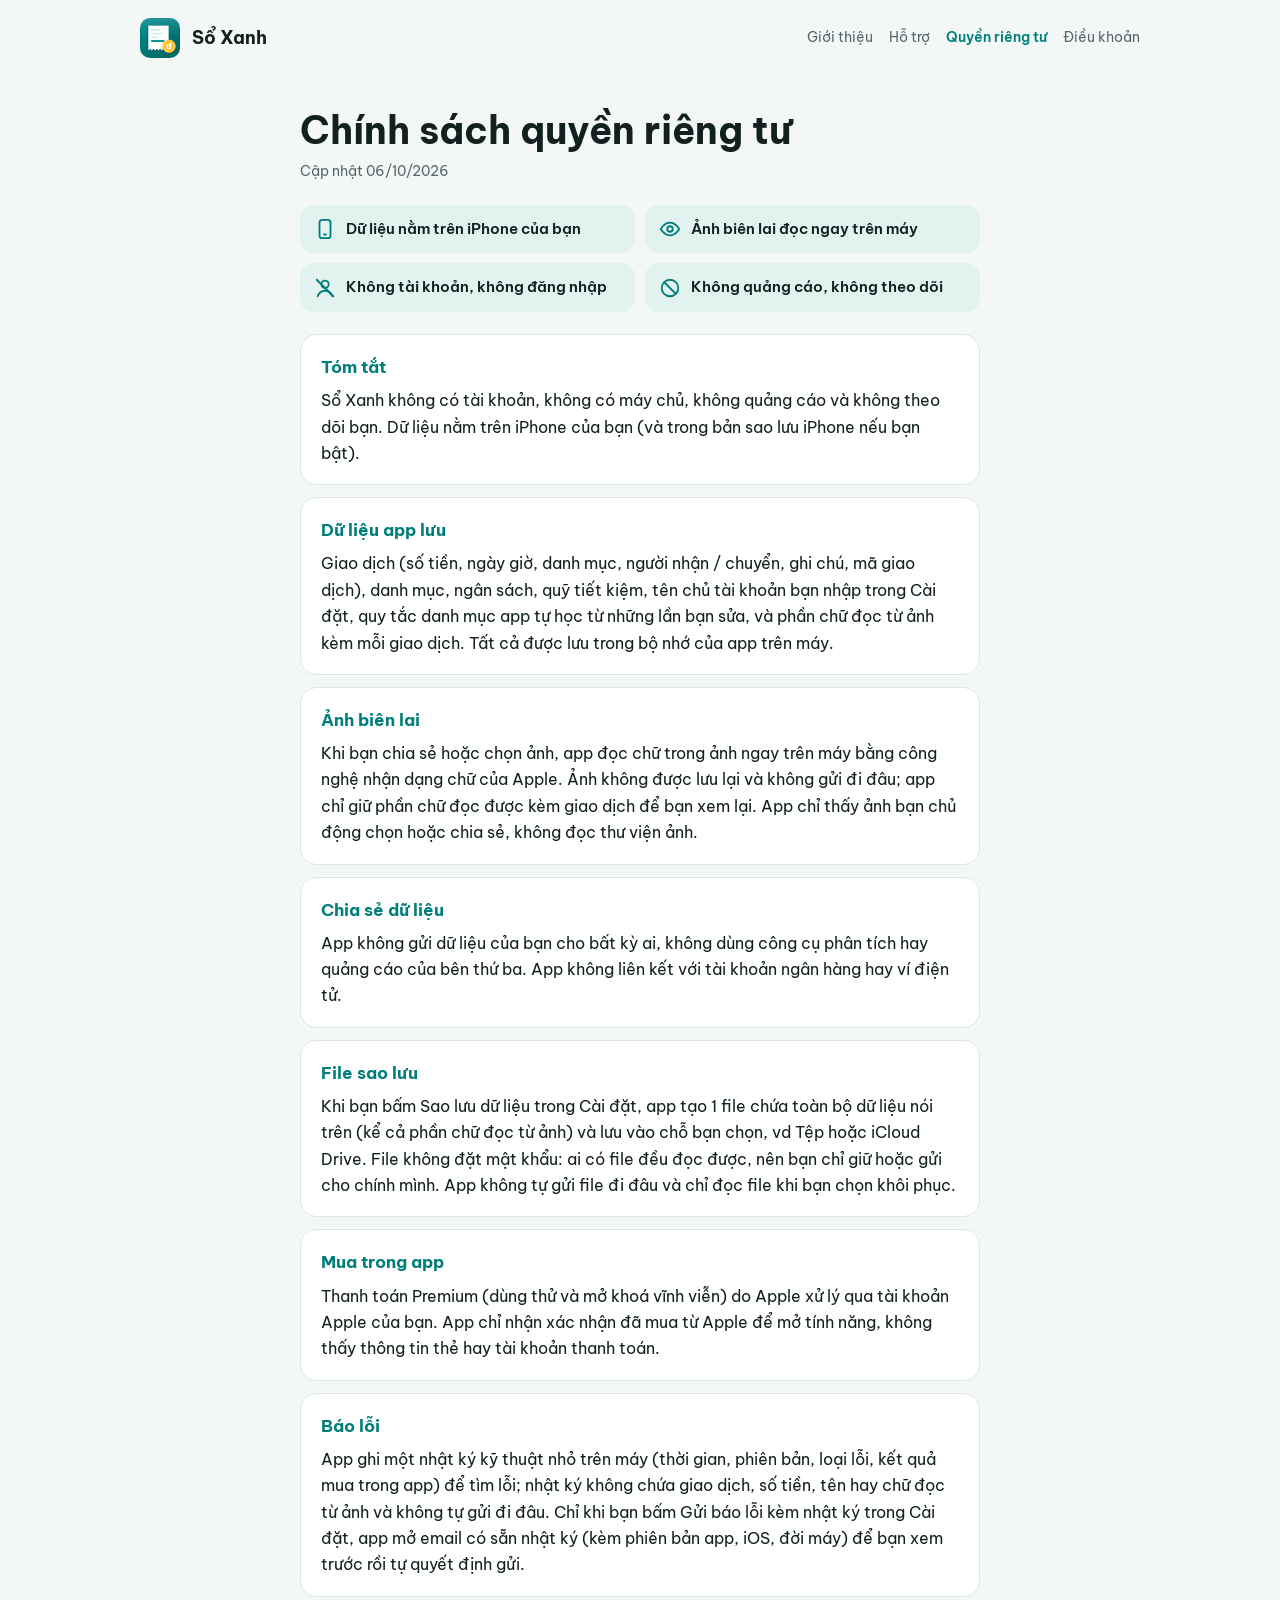
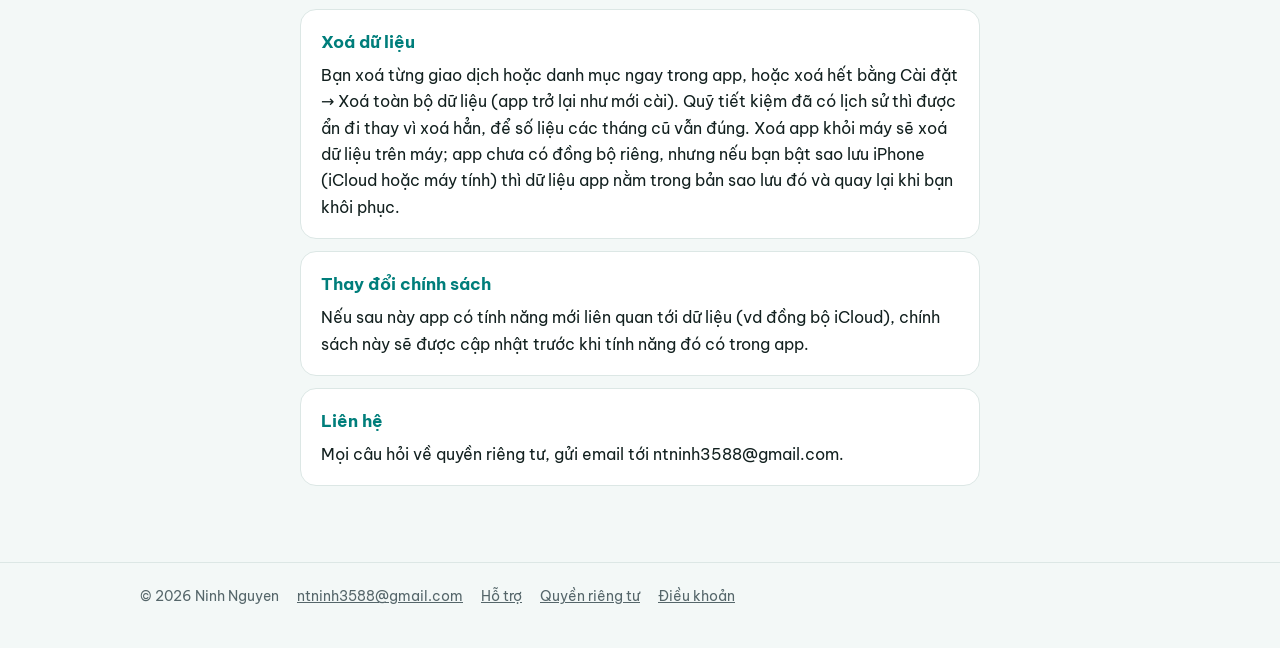
==== privacy.html @ 40cce397 "Trang Hỗ trợ viết lại: chia nhóm, từng bước, thêm 7 mục" ====
<!doctype html>
<html lang="vi">
<head>
<meta charset="utf-8">
<meta name="viewport" content="width=device-width, initial-scale=1">
<title>Chính sách quyền riêng tư – Sổ Xanh</title>
<meta name="description" content="Chính sách quyền riêng tư">
<link rel="preconnect" href="https://fonts.googleapis.com"><link rel="preconnect" href="https://fonts.gstatic.com" crossorigin>
<link rel="stylesheet" href="https://fonts.googleapis.com/css2?family=Be+Vietnam+Pro:wght@400;500;600;700;800&display=swap">
<link rel="stylesheet" href="style.css?v=7d4639b2">
<link rel="icon" href="icon.png">
<link rel="apple-touch-icon" href="icon.png">
</head>
<body>
<header class="wrap top"><img src="icon.png" alt=""><a class="brand" href="index.html">Sổ Xanh</a><nav><a href="index.html">Giới thiệu</a><a href="support.html">Hỗ trợ</a><a href="privacy.html" aria-current="page">Quyền riêng tư</a><a href="terms.html">Điều khoản</a></nav></header>
<main class="wrap narrow page"><h1>Chính sách quyền riêng tư</h1><p class="updated">Cập nhật 06/10/2026</p><div class="summary"><div><svg class="i" viewBox="0 0 24 24" fill="none" stroke="currentColor" stroke-width="2" stroke-linecap="round" stroke-linejoin="round" aria-hidden="true"><rect x="6" y="2" width="12" height="20" rx="3"/><path d="M11 18h2"/></svg>Dữ liệu nằm trên iPhone của bạn</div><div><svg class="i" viewBox="0 0 24 24" fill="none" stroke="currentColor" stroke-width="2" stroke-linecap="round" stroke-linejoin="round" aria-hidden="true"><path d="M2 12s3.5-7 10-7 10 7 10 7-3.5 7-10 7S2 12 2 12z"/><circle cx="12" cy="12" r="3"/></svg>Ảnh biên lai đọc ngay trên máy</div><div><svg class="i" viewBox="0 0 24 24" fill="none" stroke="currentColor" stroke-width="2" stroke-linecap="round" stroke-linejoin="round" aria-hidden="true"><circle cx="12" cy="8" r="4"/><path d="M4 21c1.5-4 4.5-6 8-6s6.5 2 8 6"/><path d="M3 3l18 18"/></svg>Không tài khoản, không đăng nhập</div><div><svg class="i" viewBox="0 0 24 24" fill="none" stroke="currentColor" stroke-width="2" stroke-linecap="round" stroke-linejoin="round" aria-hidden="true"><circle cx="12" cy="12" r="9"/><path d="M6 6l12 12"/></svg>Không quảng cáo, không theo dõi</div></div>
<section class="card"><h2>Tóm tắt</h2><p>Sổ Xanh không có tài khoản, không có máy chủ, không quảng cáo và không theo dõi bạn. Dữ liệu nằm trên iPhone của bạn (và trong bản sao lưu iPhone nếu bạn bật).</p></section>
<section class="card"><h2>Dữ liệu app lưu</h2><p>Giao dịch (số tiền, ngày giờ, danh mục, người nhận / chuyển, ghi chú, mã giao dịch), danh mục, ngân sách, quỹ tiết kiệm, tên chủ tài khoản bạn nhập trong Cài đặt, quy tắc danh mục app tự học từ những lần bạn sửa, và phần chữ đọc từ ảnh kèm mỗi giao dịch. Tất cả được lưu trong bộ nhớ của app trên máy.</p></section>
<section class="card"><h2>Ảnh biên lai</h2><p>Khi bạn chia sẻ hoặc chọn ảnh, app đọc chữ trong ảnh ngay trên máy bằng công nghệ nhận dạng chữ của Apple. Ảnh không được lưu lại và không gửi đi đâu; app chỉ giữ phần chữ đọc được kèm giao dịch để bạn xem lại. App chỉ thấy ảnh bạn chủ động chọn hoặc chia sẻ, không đọc thư viện ảnh.</p></section>
<section class="card"><h2>Chia sẻ dữ liệu</h2><p>App không gửi dữ liệu của bạn cho bất kỳ ai, không dùng công cụ phân tích hay quảng cáo của bên thứ ba. App không liên kết với tài khoản ngân hàng hay ví điện tử.</p></section>
<section class="card"><h2>File sao lưu</h2><p>Khi bạn bấm Sao lưu dữ liệu trong Cài đặt, app tạo 1 file chứa toàn bộ dữ liệu nói trên (kể cả phần chữ đọc từ ảnh) và lưu vào chỗ bạn chọn, vd Tệp hoặc iCloud Drive. File không đặt mật khẩu: ai có file đều đọc được, nên bạn chỉ giữ hoặc gửi cho chính mình. App không tự gửi file đi đâu và chỉ đọc file khi bạn chọn khôi phục.</p></section>
<section class="card"><h2>Mua trong app</h2><p>Thanh toán Premium (dùng thử và mở khoá vĩnh viễn) do Apple xử lý qua tài khoản Apple của bạn. App chỉ nhận xác nhận đã mua từ Apple để mở tính năng, không thấy thông tin thẻ hay tài khoản thanh toán.</p></section>
<section class="card"><h2>Báo lỗi</h2><p>App ghi một nhật ký kỹ thuật nhỏ trên máy (thời gian, phiên bản, loại lỗi, kết quả mua trong app) để tìm lỗi; nhật ký không chứa giao dịch, số tiền, tên hay chữ đọc từ ảnh và không tự gửi đi đâu. Chỉ khi bạn bấm Gửi báo lỗi kèm nhật ký trong Cài đặt, app mở email có sẵn nhật ký (kèm phiên bản app, iOS, đời máy) để bạn xem trước rồi tự quyết định gửi.</p></section>
<section class="card"><h2>Xoá dữ liệu</h2><p>Bạn xoá từng giao dịch hoặc danh mục ngay trong app, hoặc xoá hết bằng Cài đặt → Xoá toàn bộ dữ liệu (app trở lại như mới cài). Quỹ tiết kiệm đã có lịch sử thì được ẩn đi thay vì xoá hẳn, để số liệu các tháng cũ vẫn đúng. Xoá app khỏi máy sẽ xoá dữ liệu trên máy; app chưa có đồng bộ riêng, nhưng nếu bạn bật sao lưu iPhone (iCloud hoặc máy tính) thì dữ liệu app nằm trong bản sao lưu đó và quay lại khi bạn khôi phục.</p></section>
<section class="card"><h2>Thay đổi chính sách</h2><p>Nếu sau này app có tính năng mới liên quan tới dữ liệu (vd đồng bộ iCloud), chính sách này sẽ được cập nhật trước khi tính năng đó có trong app.</p></section>
<section class="card"><h2>Liên hệ</h2><p>Mọi câu hỏi về quyền riêng tư, gửi email tới ntninh3588@gmail.com.</p></section></main>
<footer><div class="wrap"><span>© 2026 Ninh Nguyen</span><a href="mailto:ntninh3588@gmail.com">ntninh3588@gmail.com</a>
<a href="support.html">Hỗ trợ</a><a href="privacy.html">Quyền riêng tư</a><a href="terms.html">Điều khoản</a></div></footer>
</body>
</html>
---- style.css ----
/* Trang web của app Sổ Xanh. Bố cục: cột giữa rộng 1040px; trang giới thiệu xen kẽ chữ – ảnh app trong khung iPhone,
   các trang chữ (chính sách, điều khoản, hỗ trợ) cột hẹp 720px. Màu theo app: xanh ngọc, nền hơi ngả xanh. */
:root {
  --bg: #F3F8F7; --card: #FFFFFF; --fg: #12201F; --muted: #55666A; --line: #DCE7E5;
  --accent: #007E7B; --deep: #004B4E; --tint: #E2F2EF; --mint: #9FF0E8; --coin: #FFB020;
  --body: "Be Vietnam Pro", -apple-system, system-ui, "Segoe UI", Roboto, sans-serif;
}
@media (prefers-color-scheme: dark) {
  :root { --bg: #0A1413; --card: #12201F; --fg: #E6F0EF; --muted: #9AB0AE; --line: #22363A; --accent: #3CC9C0; --deep: #08302F; --tint: #10302E; color-scheme: dark; }
}
* { box-sizing: border-box; }
html { -webkit-text-size-adjust: 100%; }
body { margin: 0; background: var(--bg); color: var(--fg); font: 16px/1.65 var(--body); }
img { max-width: 100%; display: block; }
a { color: var(--accent); overflow-wrap: anywhere; }
.wrap { max-width: 1040px; margin: 0 auto; padding-inline: 20px; }
.narrow { max-width: 720px; }
.i { width: 22px; height: 22px; flex: none; }

header.top { display: flex; align-items: center; gap: 12px; padding-block: 18px; flex-wrap: wrap; }
header.top img { width: 40px; height: 40px; border-radius: 10px; }
header.top .brand { color: inherit; text-decoration: none; font-weight: 700; font-size: 18px; }
nav { margin-left: auto; display: flex; gap: 16px; flex-wrap: wrap; font-size: 14px; }
nav a { color: var(--muted); text-decoration: none; }
nav a[aria-current] { color: var(--accent); font-weight: 600; }

/* Phần đầu trang giới thiệu */
.hero { background: linear-gradient(160deg, #00857F 0%, #005E62 60%, #00474A 100%); color: #fff; overflow: hidden; }
.hero .inner { display: grid; grid-template-columns: 1.1fr .9fr; gap: 32px; align-items: end; padding-block: 56px 0; }
.hero h1 { font-size: clamp(34px, 6vw, 56px); line-height: 1.08; margin: 0 0 14px; letter-spacing: -.02em; text-wrap: balance; }
.hero h1 span { color: var(--mint); }
.hero p.lead { font-size: 19px; margin: 0 0 22px; max-width: 34ch; opacity: .92; }
.badges { display: flex; flex-wrap: wrap; gap: 8px; margin: 0 0 26px; padding: 0; list-style: none; }
.badges li { display: flex; align-items: center; gap: 6px; background: rgba(255,255,255,.13); border-radius: 999px; padding: 6px 12px; font-size: 14px; font-weight: 600; }
.badges .i { width: 16px; height: 16px; }
.soon { display: inline-flex; align-items: center; gap: 10px; background: #fff; color: #00474A; border-radius: 14px; padding: 10px 16px; font-weight: 700; margin-bottom: 56px; }
.soon small { display: block; font-weight: 500; font-size: 12px; color: #55666A; }
.hero .shot { align-self: end; justify-self: center; width: min(330px, 80vw); margin-inline: auto; }

/* Khung iPhone cho ảnh app */
.device { border-radius: 46px; background: #0E1213; padding: 10px; box-shadow: 0 30px 70px rgba(0, 40, 40, .35); }
.device img { border-radius: 37px; }
.hero .device { border-bottom-left-radius: 0; border-bottom-right-radius: 0; padding-bottom: 0; }
.hero .device img { border-bottom-left-radius: 0; border-bottom-right-radius: 0; width: 100%; height: 520px; object-fit: cover; object-position: top; }

/* Khối tính năng: chữ + ảnh, xen kẽ trái phải */
.features { padding-block: 72px 24px; display: flex; flex-direction: column; gap: 80px; }
.feature { display: grid; grid-template-columns: 1fr 300px; gap: 48px; align-items: center; }
.feature.flip { grid-template-columns: 300px 1fr; }
.feature.flip .text { order: 2; }
.feature .kicker { color: var(--accent); font-weight: 700; font-size: 14px; letter-spacing: .06em; text-transform: uppercase; margin: 0 0 8px; }
.feature h2 { font-size: clamp(26px, 4vw, 36px); line-height: 1.2; margin: 0 0 12px; text-wrap: balance; }
.feature p { margin: 0 0 10px; color: var(--muted); max-width: 46ch; }
.feature ul { margin: 12px 0 0; padding: 0; list-style: none; display: grid; gap: 8px; }
.feature li { display: flex; gap: 10px; align-items: flex-start; }
.feature li .i { color: var(--accent); width: 20px; height: 20px; margin-top: 3px; }
/* Cặp ảnh "màn chia sẻ → app đọc xong": 2 máy cạnh nhau, mũi tên ở giữa, giữ cạnh nhau cả trên điện thoại */
.feature.pair { grid-template-columns: 1fr 470px; }
.feature.pair.flip { grid-template-columns: 470px 1fr; }
.flow { display: grid; grid-template-columns: 1fr 28px 1fr; align-items: start; gap: 6px; }
.feature.trio { grid-template-columns: 1fr; gap: 28px; }
.feature.trio .flow { grid-template-columns: 1fr 28px 1fr 28px 1fr; max-width: 720px; width: 100%; justify-self: center; }
.flow figure { margin: 0; min-width: 0; }
/* Viền, góc bo theo % chiều rộng máy: máy nhỏ trên điện thoại không bị viền dày như viên thuốc */
.flow .device { border-radius: 15% / 7%; padding: 3.5%; }
.flow .device img { width: 100%; height: auto; border-radius: 12% / 5.6%; }
.flow figcaption { font-size: 14px; color: var(--muted); text-align: center; margin-top: 10px; line-height: 1.35; }
.flow > .i { color: var(--accent); width: 28px; height: 28px; align-self: center; margin-bottom: 40px; }
.example { display: inline-block; font-weight: 700; background: var(--tint); color: var(--accent); padding: 2px 10px; border-radius: 8px; }

/* Dải riêng tư */
.privacy-band { background: var(--deep); color: #E6F4F2; margin-top: 64px; }
.privacy-band .wrap { padding-block: 56px; }
.privacy-band h2 { color: #fff; font-size: clamp(26px, 4vw, 34px); margin: 0 0 8px; }
.privacy-band > .wrap > p { margin: 0 0 28px; max-width: 60ch; opacity: .85; }
.grid4 { display: grid; grid-template-columns: repeat(4, 1fr); gap: 14px; }
.tile { background: rgba(255,255,255,.07); border: 1px solid rgba(255,255,255,.12); border-radius: 16px; padding: 18px; }
.tile .i { color: var(--mint); width: 26px; height: 26px; margin-bottom: 10px; }
.tile b { display: block; color: #fff; margin-bottom: 4px; }
.tile span { font-size: 14px; opacity: .8; }

/* Giá */
.pricing { padding-block: 64px; }
.pricing h2 { font-size: clamp(26px, 4vw, 34px); margin: 0 0 24px; text-align: center; }
.plans { display: grid; grid-template-columns: 1fr 1fr; gap: 16px; }
.plan { background: var(--card); border: 1px solid var(--line); border-radius: 20px; padding: 24px; }
.plan.pro { border: 2px solid var(--accent); }
.plan h3 { margin: 0; font-size: 20px; }
.plan .price { font-size: 32px; font-weight: 800; margin: 6px 0 2px; font-variant-numeric: tabular-nums; }
.plan .note { color: var(--muted); font-size: 14px; margin: 0 0 14px; }
.plan ul { margin: 0; padding: 0; list-style: none; display: grid; gap: 8px; }
.plan li { display: flex; gap: 10px; }
.plan li .i { color: var(--accent); width: 20px; height: 20px; margin-top: 3px; }

/* Trang chữ */
.page { padding-block: 24px 64px; }
.page h1 { font-size: clamp(28px, 5vw, 38px); line-height: 1.2; margin: 8px 0 6px; text-wrap: balance; }
.updated { color: var(--muted); font-size: 14px; margin: 0 0 22px; }
.summary { display: grid; grid-template-columns: repeat(2, 1fr); gap: 10px; margin: 0 0 22px; }
.summary div { display: flex; gap: 10px; align-items: center; background: var(--tint); border-radius: 14px; padding: 12px 14px; font-weight: 600; font-size: 15px; }
.summary .i { color: var(--accent); }
section.card { background: var(--card); border: 1px solid var(--line); border-radius: 16px; padding: 18px 20px; margin-bottom: 12px; }
section.card h2 { font-size: 17px; margin: 0 0 6px; color: var(--accent); }
section.card p { margin: 0; }
details { background: var(--card); border: 1px solid var(--line); border-radius: 16px; margin-bottom: 10px; }
summary { cursor: pointer; padding: 16px 20px; font-weight: 700; list-style: none; display: flex; justify-content: space-between; gap: 12px; }
summary::-webkit-details-marker { display: none; }
summary::after { content: "+"; color: var(--accent); font-size: 22px; line-height: 1; }
details[open] summary::after { content: "–"; }
details .body { padding: 0 20px 18px; }
details .body p { margin: 0 0 12px; }
.faq-group { font-size: 15px; letter-spacing: .06em; text-transform: uppercase; color: var(--accent); margin: 28px 0 10px; }
details .body ul, details .body ol { margin: 0 0 12px; padding-left: 22px; display: grid; gap: 6px; }
.faqshot { margin: 4px 0 0; max-width: 420px; }
.faqshot img { border-radius: 14px; border: 1px solid var(--line); }
.faqshot.phone { max-width: 260px; }
.faqshot.phone img { border-radius: 28px; border: 8px solid #0E1213; }
.faqshot figcaption { font-size: 14px; color: var(--muted); margin-top: 6px; }
.steps { display: grid; grid-template-columns: 1fr 1fr; gap: 12px; margin-top: 6px; }
.steps figure { margin: 0; }
.steps img { border-radius: 14px; border: 1px solid var(--line); }
.steps figcaption { font-size: 14px; color: var(--muted); margin-top: 6px; }
.contact > div { min-width: 0; }
.contact { display: flex; gap: 12px; align-items: center; background: var(--tint); border-radius: 16px; padding: 16px 18px; margin-bottom: 22px; }
.contact .i { color: var(--accent); }

footer { border-top: 1px solid var(--line); color: var(--muted); font-size: 14px; }
footer .wrap { display: flex; flex-wrap: wrap; gap: 8px 18px; padding-block: 22px 40px; }
footer a { color: var(--muted); }
:focus-visible { outline: 2px solid var(--accent); outline-offset: 2px; border-radius: 6px; }

@media (max-width: 760px) {
  .hero .inner, .feature, .feature.flip, .plans { grid-template-columns: 1fr; }
  .feature.flip .text { order: 0; }
  .feature .device { max-width: 280px; justify-self: center; }
  .feature.pair, .feature.pair.flip { grid-template-columns: 1fr; }
  .flow { max-width: 480px; width: 100%; justify-self: center; }
  .feature.trio .flow { grid-template-columns: 1fr 18px 1fr 18px 1fr; gap: 4px; }
  .feature.trio .flow > .i { width: 18px; height: 18px; }
  .feature.trio figcaption { font-size: 12px; }
  .flow .device { max-width: none; }
  .feature .device img { width: 100%; }
  .grid4 { grid-template-columns: 1fr 1fr; }
  .steps, .summary { grid-template-columns: 1fr; }
  .hero .device img { height: 420px; }
}
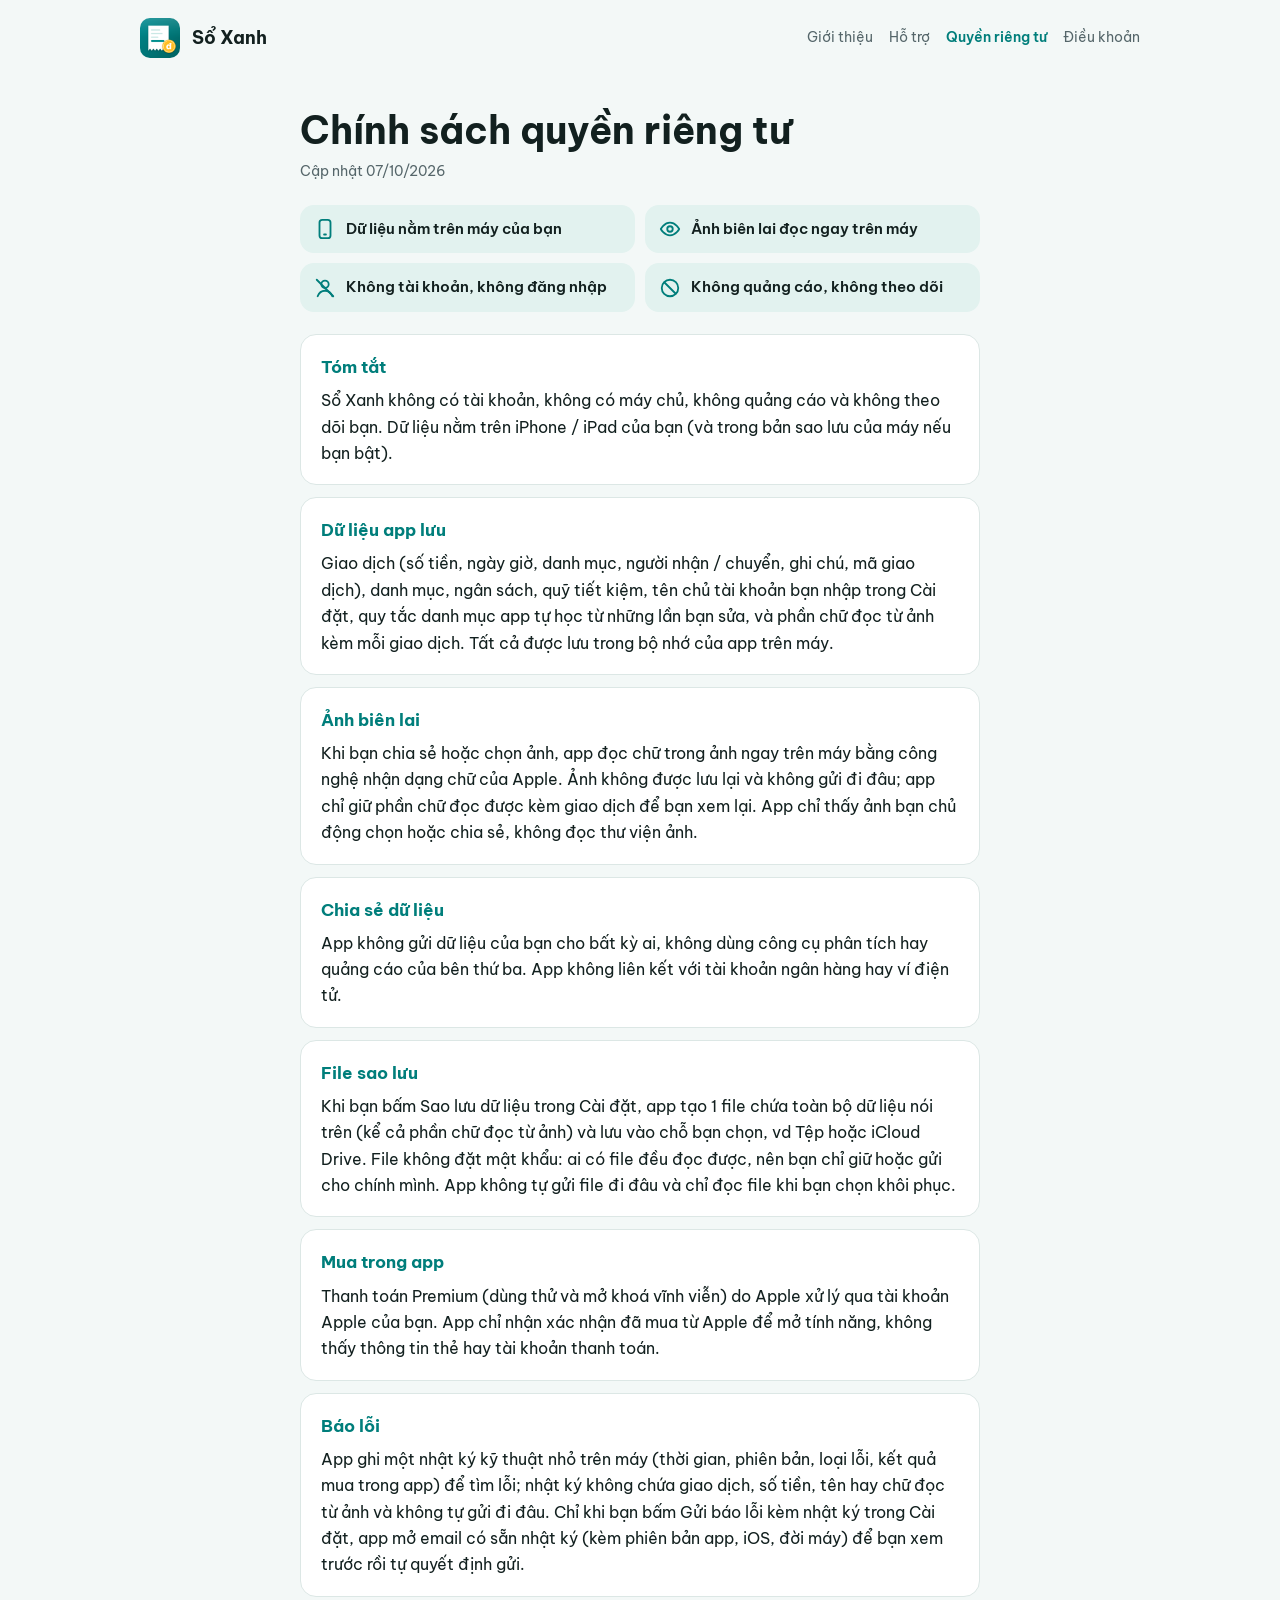
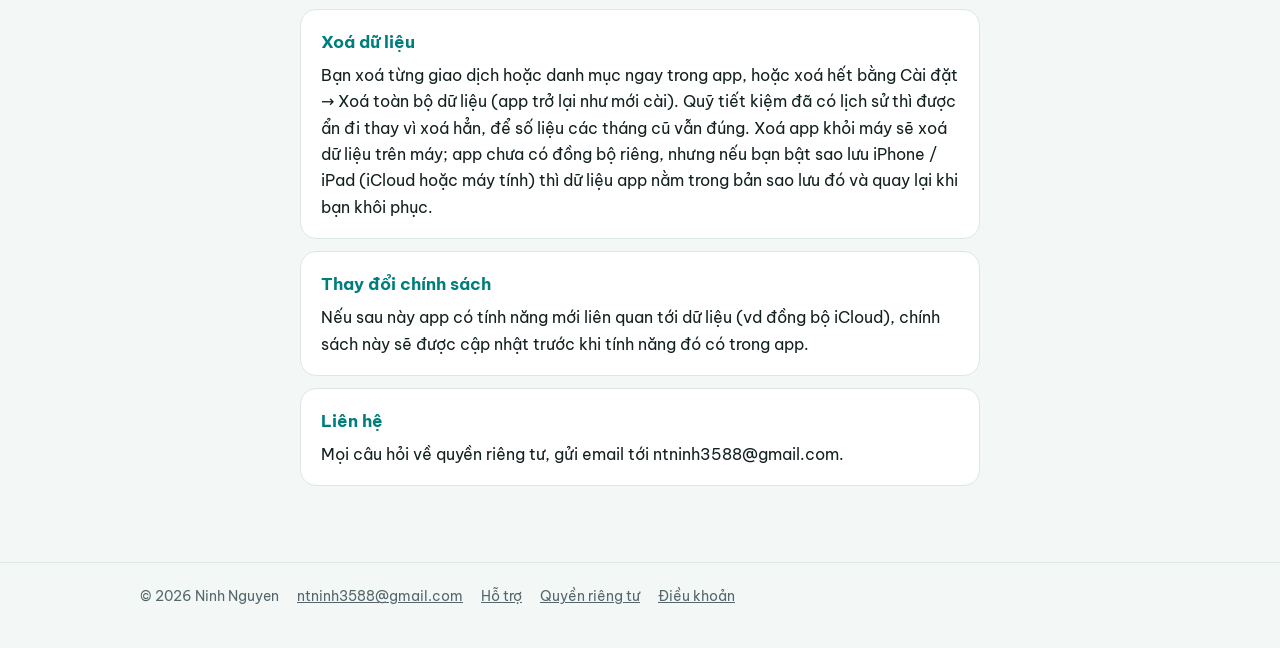
==== commit f764cba4: "Thêm iPad: khối giới thiệu, chữ thiết bị, chính sách cập nhật 07/10" ====
--- a/privacy.html
+++ b/privacy.html
@@ -7,21 +7,21 @@
 <meta name="description" content="Chính sách quyền riêng tư">
 <link rel="preconnect" href="https://fonts.googleapis.com"><link rel="preconnect" href="https://fonts.gstatic.com" crossorigin>
 <link rel="stylesheet" href="https://fonts.googleapis.com/css2?family=Be+Vietnam+Pro:wght@400;500;600;700;800&display=swap">
-<link rel="stylesheet" href="style.css?v=7d4639b2">
+<link rel="stylesheet" href="style.css?v=709b162a">
 <link rel="icon" href="icon.png">
 <link rel="apple-touch-icon" href="icon.png">
 </head>
 <body>
 <header class="wrap top"><img src="icon.png" alt=""><a class="brand" href="index.html">Sổ Xanh</a><nav><a href="index.html">Giới thiệu</a><a href="support.html">Hỗ trợ</a><a href="privacy.html" aria-current="page">Quyền riêng tư</a><a href="terms.html">Điều khoản</a></nav></header>
-<main class="wrap narrow page"><h1>Chính sách quyền riêng tư</h1><p class="updated">Cập nhật 06/10/2026</p><div class="summary"><div><svg class="i" viewBox="0 0 24 24" fill="none" stroke="currentColor" stroke-width="2" stroke-linecap="round" stroke-linejoin="round" aria-hidden="true"><rect x="6" y="2" width="12" height="20" rx="3"/><path d="M11 18h2"/></svg>Dữ liệu nằm trên iPhone của bạn</div><div><svg class="i" viewBox="0 0 24 24" fill="none" stroke="currentColor" stroke-width="2" stroke-linecap="round" stroke-linejoin="round" aria-hidden="true"><path d="M2 12s3.5-7 10-7 10 7 10 7-3.5 7-10 7S2 12 2 12z"/><circle cx="12" cy="12" r="3"/></svg>Ảnh biên lai đọc ngay trên máy</div><div><svg class="i" viewBox="0 0 24 24" fill="none" stroke="currentColor" stroke-width="2" stroke-linecap="round" stroke-linejoin="round" aria-hidden="true"><circle cx="12" cy="8" r="4"/><path d="M4 21c1.5-4 4.5-6 8-6s6.5 2 8 6"/><path d="M3 3l18 18"/></svg>Không tài khoản, không đăng nhập</div><div><svg class="i" viewBox="0 0 24 24" fill="none" stroke="currentColor" stroke-width="2" stroke-linecap="round" stroke-linejoin="round" aria-hidden="true"><circle cx="12" cy="12" r="9"/><path d="M6 6l12 12"/></svg>Không quảng cáo, không theo dõi</div></div>
-<section class="card"><h2>Tóm tắt</h2><p>Sổ Xanh không có tài khoản, không có máy chủ, không quảng cáo và không theo dõi bạn. Dữ liệu nằm trên iPhone của bạn (và trong bản sao lưu iPhone nếu bạn bật).</p></section>
+<main class="wrap narrow page"><h1>Chính sách quyền riêng tư</h1><p class="updated">Cập nhật 07/10/2026</p><div class="summary"><div><svg class="i" viewBox="0 0 24 24" fill="none" stroke="currentColor" stroke-width="2" stroke-linecap="round" stroke-linejoin="round" aria-hidden="true"><rect x="6" y="2" width="12" height="20" rx="3"/><path d="M11 18h2"/></svg>Dữ liệu nằm trên máy của bạn</div><div><svg class="i" viewBox="0 0 24 24" fill="none" stroke="currentColor" stroke-width="2" stroke-linecap="round" stroke-linejoin="round" aria-hidden="true"><path d="M2 12s3.5-7 10-7 10 7 10 7-3.5 7-10 7S2 12 2 12z"/><circle cx="12" cy="12" r="3"/></svg>Ảnh biên lai đọc ngay trên máy</div><div><svg class="i" viewBox="0 0 24 24" fill="none" stroke="currentColor" stroke-width="2" stroke-linecap="round" stroke-linejoin="round" aria-hidden="true"><circle cx="12" cy="8" r="4"/><path d="M4 21c1.5-4 4.5-6 8-6s6.5 2 8 6"/><path d="M3 3l18 18"/></svg>Không tài khoản, không đăng nhập</div><div><svg class="i" viewBox="0 0 24 24" fill="none" stroke="currentColor" stroke-width="2" stroke-linecap="round" stroke-linejoin="round" aria-hidden="true"><circle cx="12" cy="12" r="9"/><path d="M6 6l12 12"/></svg>Không quảng cáo, không theo dõi</div></div>
+<section class="card"><h2>Tóm tắt</h2><p>Sổ Xanh không có tài khoản, không có máy chủ, không quảng cáo và không theo dõi bạn. Dữ liệu nằm trên iPhone / iPad của bạn (và trong bản sao lưu của máy nếu bạn bật).</p></section>
 <section class="card"><h2>Dữ liệu app lưu</h2><p>Giao dịch (số tiền, ngày giờ, danh mục, người nhận / chuyển, ghi chú, mã giao dịch), danh mục, ngân sách, quỹ tiết kiệm, tên chủ tài khoản bạn nhập trong Cài đặt, quy tắc danh mục app tự học từ những lần bạn sửa, và phần chữ đọc từ ảnh kèm mỗi giao dịch. Tất cả được lưu trong bộ nhớ của app trên máy.</p></section>
 <section class="card"><h2>Ảnh biên lai</h2><p>Khi bạn chia sẻ hoặc chọn ảnh, app đọc chữ trong ảnh ngay trên máy bằng công nghệ nhận dạng chữ của Apple. Ảnh không được lưu lại và không gửi đi đâu; app chỉ giữ phần chữ đọc được kèm giao dịch để bạn xem lại. App chỉ thấy ảnh bạn chủ động chọn hoặc chia sẻ, không đọc thư viện ảnh.</p></section>
 <section class="card"><h2>Chia sẻ dữ liệu</h2><p>App không gửi dữ liệu của bạn cho bất kỳ ai, không dùng công cụ phân tích hay quảng cáo của bên thứ ba. App không liên kết với tài khoản ngân hàng hay ví điện tử.</p></section>
 <section class="card"><h2>File sao lưu</h2><p>Khi bạn bấm Sao lưu dữ liệu trong Cài đặt, app tạo 1 file chứa toàn bộ dữ liệu nói trên (kể cả phần chữ đọc từ ảnh) và lưu vào chỗ bạn chọn, vd Tệp hoặc iCloud Drive. File không đặt mật khẩu: ai có file đều đọc được, nên bạn chỉ giữ hoặc gửi cho chính mình. App không tự gửi file đi đâu và chỉ đọc file khi bạn chọn khôi phục.</p></section>
 <section class="card"><h2>Mua trong app</h2><p>Thanh toán Premium (dùng thử và mở khoá vĩnh viễn) do Apple xử lý qua tài khoản Apple của bạn. App chỉ nhận xác nhận đã mua từ Apple để mở tính năng, không thấy thông tin thẻ hay tài khoản thanh toán.</p></section>
 <section class="card"><h2>Báo lỗi</h2><p>App ghi một nhật ký kỹ thuật nhỏ trên máy (thời gian, phiên bản, loại lỗi, kết quả mua trong app) để tìm lỗi; nhật ký không chứa giao dịch, số tiền, tên hay chữ đọc từ ảnh và không tự gửi đi đâu. Chỉ khi bạn bấm Gửi báo lỗi kèm nhật ký trong Cài đặt, app mở email có sẵn nhật ký (kèm phiên bản app, iOS, đời máy) để bạn xem trước rồi tự quyết định gửi.</p></section>
-<section class="card"><h2>Xoá dữ liệu</h2><p>Bạn xoá từng giao dịch hoặc danh mục ngay trong app, hoặc xoá hết bằng Cài đặt → Xoá toàn bộ dữ liệu (app trở lại như mới cài). Quỹ tiết kiệm đã có lịch sử thì được ẩn đi thay vì xoá hẳn, để số liệu các tháng cũ vẫn đúng. Xoá app khỏi máy sẽ xoá dữ liệu trên máy; app chưa có đồng bộ riêng, nhưng nếu bạn bật sao lưu iPhone (iCloud hoặc máy tính) thì dữ liệu app nằm trong bản sao lưu đó và quay lại khi bạn khôi phục.</p></section>
+<section class="card"><h2>Xoá dữ liệu</h2><p>Bạn xoá từng giao dịch hoặc danh mục ngay trong app, hoặc xoá hết bằng Cài đặt → Xoá toàn bộ dữ liệu (app trở lại như mới cài). Quỹ tiết kiệm đã có lịch sử thì được ẩn đi thay vì xoá hẳn, để số liệu các tháng cũ vẫn đúng. Xoá app khỏi máy sẽ xoá dữ liệu trên máy; app chưa có đồng bộ riêng, nhưng nếu bạn bật sao lưu iPhone / iPad (iCloud hoặc máy tính) thì dữ liệu app nằm trong bản sao lưu đó và quay lại khi bạn khôi phục.</p></section>
 <section class="card"><h2>Thay đổi chính sách</h2><p>Nếu sau này app có tính năng mới liên quan tới dữ liệu (vd đồng bộ iCloud), chính sách này sẽ được cập nhật trước khi tính năng đó có trong app.</p></section>
 <section class="card"><h2>Liên hệ</h2><p>Mọi câu hỏi về quyền riêng tư, gửi email tới ntninh3588@gmail.com.</p></section></main>
 <footer><div class="wrap"><span>© 2026 Ninh Nguyen</span><a href="mailto:ntninh3588@gmail.com">ntninh3588@gmail.com</a>
--- a/style.css
+++ b/style.css
@@ -66,6 +66,12 @@
 .flow .device img { width: 100%; height: auto; border-radius: 12% / 5.6%; }
 .flow figcaption { font-size: 14px; color: var(--muted); text-align: center; margin-top: 10px; line-height: 1.35; }
 .flow > .i { color: var(--accent); width: 28px; height: 28px; align-self: center; margin-bottom: 40px; }
+.ipad-band { display: grid; grid-template-columns: 1fr 1.6fr; gap: 48px; align-items: center; padding-block: 24px 8px; }
+.ipad-band h2 { font-size: clamp(26px, 4vw, 36px); line-height: 1.2; margin: 0 0 12px; text-wrap: balance; }
+.ipad-band p { color: var(--muted); max-width: 46ch; }
+.ipad-band .kicker { color: var(--accent); font-weight: 700; font-size: 14px; letter-spacing: .06em; text-transform: uppercase; margin: 0 0 8px; }
+.tablet { background: #0E1213; border-radius: 34px; padding: 14px; box-shadow: 0 30px 70px rgba(0, 40, 40, .35); max-width: 100%; }
+.tablet img { display: block; width: 100%; height: auto; border-radius: 22px; }
 .example { display: inline-block; font-weight: 700; background: var(--tint); color: var(--accent); padding: 2px 10px; border-radius: 8px; }
 
 /* Dải riêng tư */
@@ -133,6 +139,9 @@
   .hero .inner, .feature, .feature.flip, .plans { grid-template-columns: 1fr; }
   .feature.flip .text { order: 0; }
   .feature .device { max-width: 280px; justify-self: center; }
+  .ipad-band { grid-template-columns: 1fr; gap: 20px; }
+  .tablet { border-radius: 22px; padding: 8px; }
+  .tablet img { border-radius: 14px; }
   .feature.pair, .feature.pair.flip { grid-template-columns: 1fr; }
   .flow { max-width: 480px; width: 100%; justify-self: center; }
   .feature.trio .flow { grid-template-columns: 1fr 18px 1fr 18px 1fr; gap: 4px; }
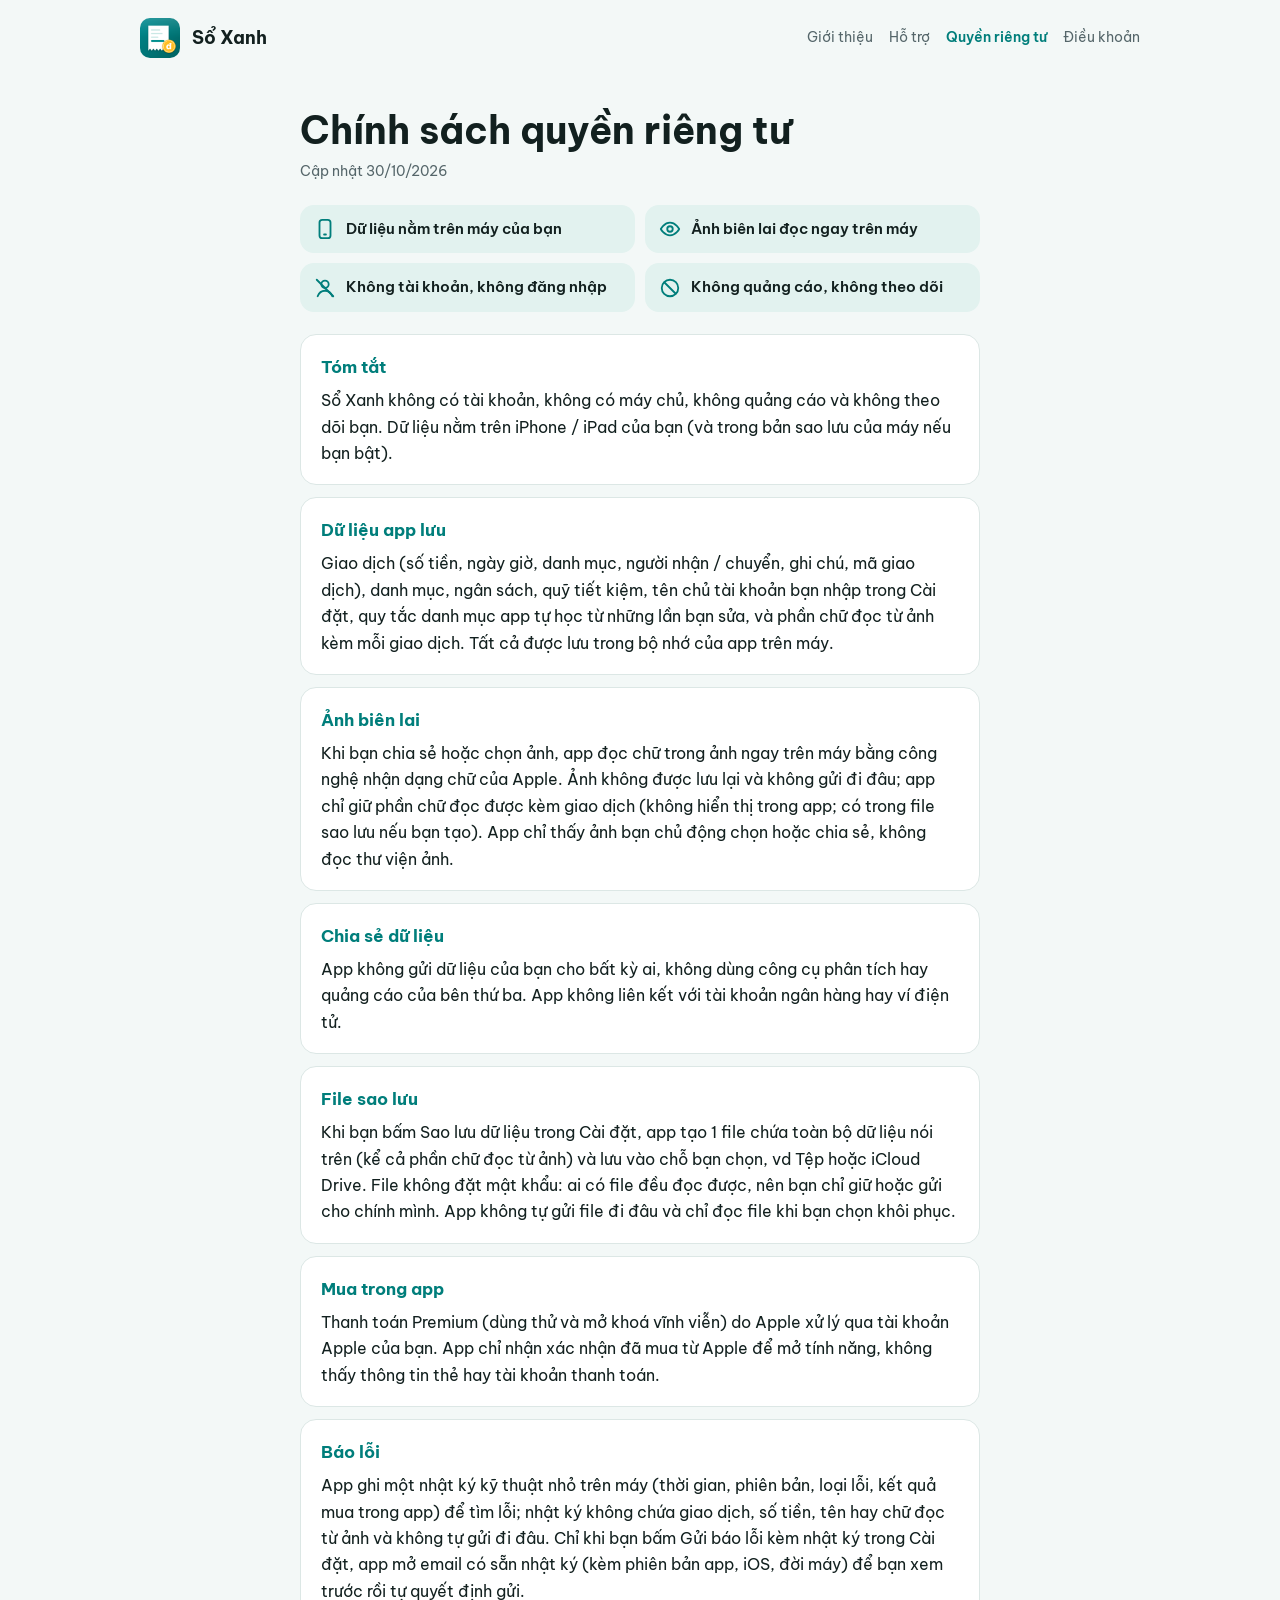
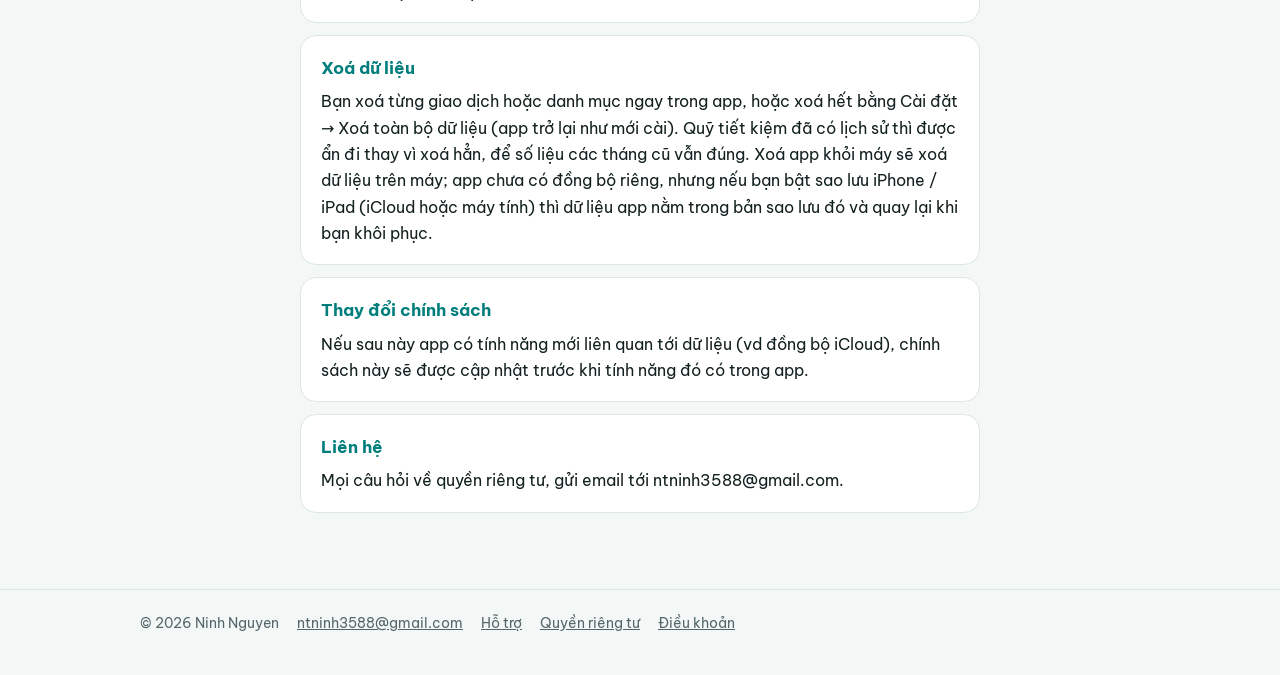
==== commit fc6de086: "Chính sách quyền riêng tư: chữ đọc từ ảnh không còn hiển thị (cập nhật 30/10/2026) Co-Authored-By: C" ====
--- a/privacy.html
+++ b/privacy.html
@@ -7,16 +7,16 @@
 <meta name="description" content="Chính sách quyền riêng tư">
 <link rel="preconnect" href="https://fonts.googleapis.com"><link rel="preconnect" href="https://fonts.gstatic.com" crossorigin>
 <link rel="stylesheet" href="https://fonts.googleapis.com/css2?family=Be+Vietnam+Pro:wght@400;500;600;700;800&display=swap">
-<link rel="stylesheet" href="style.css?v=709b162a">
+<link rel="stylesheet" href="style.css?v=313633b8">
 <link rel="icon" href="icon.png">
 <link rel="apple-touch-icon" href="icon.png">
 </head>
 <body>
 <header class="wrap top"><img src="icon.png" alt=""><a class="brand" href="index.html">Sổ Xanh</a><nav><a href="index.html">Giới thiệu</a><a href="support.html">Hỗ trợ</a><a href="privacy.html" aria-current="page">Quyền riêng tư</a><a href="terms.html">Điều khoản</a></nav></header>
-<main class="wrap narrow page"><h1>Chính sách quyền riêng tư</h1><p class="updated">Cập nhật 07/10/2026</p><div class="summary"><div><svg class="i" viewBox="0 0 24 24" fill="none" stroke="currentColor" stroke-width="2" stroke-linecap="round" stroke-linejoin="round" aria-hidden="true"><rect x="6" y="2" width="12" height="20" rx="3"/><path d="M11 18h2"/></svg>Dữ liệu nằm trên máy của bạn</div><div><svg class="i" viewBox="0 0 24 24" fill="none" stroke="currentColor" stroke-width="2" stroke-linecap="round" stroke-linejoin="round" aria-hidden="true"><path d="M2 12s3.5-7 10-7 10 7 10 7-3.5 7-10 7S2 12 2 12z"/><circle cx="12" cy="12" r="3"/></svg>Ảnh biên lai đọc ngay trên máy</div><div><svg class="i" viewBox="0 0 24 24" fill="none" stroke="currentColor" stroke-width="2" stroke-linecap="round" stroke-linejoin="round" aria-hidden="true"><circle cx="12" cy="8" r="4"/><path d="M4 21c1.5-4 4.5-6 8-6s6.5 2 8 6"/><path d="M3 3l18 18"/></svg>Không tài khoản, không đăng nhập</div><div><svg class="i" viewBox="0 0 24 24" fill="none" stroke="currentColor" stroke-width="2" stroke-linecap="round" stroke-linejoin="round" aria-hidden="true"><circle cx="12" cy="12" r="9"/><path d="M6 6l12 12"/></svg>Không quảng cáo, không theo dõi</div></div>
+<main class="wrap narrow page"><h1>Chính sách quyền riêng tư</h1><p class="updated">Cập nhật 30/10/2026</p><div class="summary"><div><svg class="i" viewBox="0 0 24 24" fill="none" stroke="currentColor" stroke-width="2" stroke-linecap="round" stroke-linejoin="round" aria-hidden="true"><rect x="6" y="2" width="12" height="20" rx="3"/><path d="M11 18h2"/></svg>Dữ liệu nằm trên máy của bạn</div><div><svg class="i" viewBox="0 0 24 24" fill="none" stroke="currentColor" stroke-width="2" stroke-linecap="round" stroke-linejoin="round" aria-hidden="true"><path d="M2 12s3.5-7 10-7 10 7 10 7-3.5 7-10 7S2 12 2 12z"/><circle cx="12" cy="12" r="3"/></svg>Ảnh biên lai đọc ngay trên máy</div><div><svg class="i" viewBox="0 0 24 24" fill="none" stroke="currentColor" stroke-width="2" stroke-linecap="round" stroke-linejoin="round" aria-hidden="true"><circle cx="12" cy="8" r="4"/><path d="M4 21c1.5-4 4.5-6 8-6s6.5 2 8 6"/><path d="M3 3l18 18"/></svg>Không tài khoản, không đăng nhập</div><div><svg class="i" viewBox="0 0 24 24" fill="none" stroke="currentColor" stroke-width="2" stroke-linecap="round" stroke-linejoin="round" aria-hidden="true"><circle cx="12" cy="12" r="9"/><path d="M6 6l12 12"/></svg>Không quảng cáo, không theo dõi</div></div>
 <section class="card"><h2>Tóm tắt</h2><p>Sổ Xanh không có tài khoản, không có máy chủ, không quảng cáo và không theo dõi bạn. Dữ liệu nằm trên iPhone / iPad của bạn (và trong bản sao lưu của máy nếu bạn bật).</p></section>
 <section class="card"><h2>Dữ liệu app lưu</h2><p>Giao dịch (số tiền, ngày giờ, danh mục, người nhận / chuyển, ghi chú, mã giao dịch), danh mục, ngân sách, quỹ tiết kiệm, tên chủ tài khoản bạn nhập trong Cài đặt, quy tắc danh mục app tự học từ những lần bạn sửa, và phần chữ đọc từ ảnh kèm mỗi giao dịch. Tất cả được lưu trong bộ nhớ của app trên máy.</p></section>
-<section class="card"><h2>Ảnh biên lai</h2><p>Khi bạn chia sẻ hoặc chọn ảnh, app đọc chữ trong ảnh ngay trên máy bằng công nghệ nhận dạng chữ của Apple. Ảnh không được lưu lại và không gửi đi đâu; app chỉ giữ phần chữ đọc được kèm giao dịch để bạn xem lại. App chỉ thấy ảnh bạn chủ động chọn hoặc chia sẻ, không đọc thư viện ảnh.</p></section>
+<section class="card"><h2>Ảnh biên lai</h2><p>Khi bạn chia sẻ hoặc chọn ảnh, app đọc chữ trong ảnh ngay trên máy bằng công nghệ nhận dạng chữ của Apple. Ảnh không được lưu lại và không gửi đi đâu; app chỉ giữ phần chữ đọc được kèm giao dịch (không hiển thị trong app; có trong file sao lưu nếu bạn tạo). App chỉ thấy ảnh bạn chủ động chọn hoặc chia sẻ, không đọc thư viện ảnh.</p></section>
 <section class="card"><h2>Chia sẻ dữ liệu</h2><p>App không gửi dữ liệu của bạn cho bất kỳ ai, không dùng công cụ phân tích hay quảng cáo của bên thứ ba. App không liên kết với tài khoản ngân hàng hay ví điện tử.</p></section>
 <section class="card"><h2>File sao lưu</h2><p>Khi bạn bấm Sao lưu dữ liệu trong Cài đặt, app tạo 1 file chứa toàn bộ dữ liệu nói trên (kể cả phần chữ đọc từ ảnh) và lưu vào chỗ bạn chọn, vd Tệp hoặc iCloud Drive. File không đặt mật khẩu: ai có file đều đọc được, nên bạn chỉ giữ hoặc gửi cho chính mình. App không tự gửi file đi đâu và chỉ đọc file khi bạn chọn khôi phục.</p></section>
 <section class="card"><h2>Mua trong app</h2><p>Thanh toán Premium (dùng thử và mở khoá vĩnh viễn) do Apple xử lý qua tài khoản Apple của bạn. App chỉ nhận xác nhận đã mua từ Apple để mở tính năng, không thấy thông tin thẻ hay tài khoản thanh toán.</p></section>
--- a/style.css
+++ b/style.css
@@ -33,8 +33,12 @@
 .badges { display: flex; flex-wrap: wrap; gap: 8px; margin: 0 0 26px; padding: 0; list-style: none; }
 .badges li { display: flex; align-items: center; gap: 6px; background: rgba(255,255,255,.13); border-radius: 999px; padding: 6px 12px; font-size: 14px; font-weight: 600; }
 .badges .i { width: 16px; height: 16px; }
-.soon { display: inline-flex; align-items: center; gap: 10px; background: #fff; color: #00474A; border-radius: 14px; padding: 10px 16px; font-weight: 700; margin-bottom: 56px; }
+.soon { text-decoration: none; transition: transform .15s; display: inline-flex; align-items: center; gap: 10px; background: #fff; color: #00474A; border-radius: 14px; padding: 10px 16px; font-weight: 700; margin-bottom: 56px; }
 .soon small { display: block; font-weight: 500; font-size: 12px; color: #55666A; }
+.soon:hover { transform: translateY(-2px); }
+.soon .go { margin-left: 6px; font-size: 20px; color: #00857F; }
+.get { text-align: center; margin-top: 28px; }
+.get .soon { margin-bottom: 0; text-align: left; box-shadow: 0 0 0 1.5px var(--line); }
 .hero .shot { align-self: end; justify-self: center; width: min(330px, 80vw); margin-inline: auto; }
 
 /* Khung iPhone cho ảnh app */
@@ -42,6 +46,12 @@
 .device img { border-radius: 37px; }
 .hero .device { border-bottom-left-radius: 0; border-bottom-right-radius: 0; padding-bottom: 0; }
 .hero .device img { border-bottom-left-radius: 0; border-bottom-right-radius: 0; width: 100%; height: 520px; object-fit: cover; object-position: top; }
+/* Đầu trang (07/10/2026): iPad phía sau, iPhone đè góc trái phía trước – thấy ngay app chạy cả 2 máy. */
+.hero .shot.duo { position: relative; width: min(560px, 100%); height: 520px; }
+.hero .duo .hero-tablet { position: absolute; right: 0; bottom: 0; width: 88%; border-bottom-left-radius: 0; border-bottom-right-radius: 0; padding-bottom: 0; box-shadow: 0 30px 70px rgba(0, 20, 20, .45); }
+.hero .duo .hero-tablet img { border-bottom-left-radius: 0; border-bottom-right-radius: 0; height: 440px; object-fit: cover; object-position: top left; }
+.hero .duo .device { position: absolute; left: 0; bottom: 0; width: 42%; z-index: 1; }
+.hero .duo .device img { height: 400px; }
 
 /* Khối tính năng: chữ + ảnh, xen kẽ trái phải */
 .features { padding-block: 72px 24px; display: flex; flex-direction: column; gap: 80px; }
@@ -72,6 +82,19 @@
 .ipad-band .kicker { color: var(--accent); font-weight: 700; font-size: 14px; letter-spacing: .06em; text-transform: uppercase; margin: 0 0 8px; }
 .tablet { background: #0E1213; border-radius: 34px; padding: 14px; box-shadow: 0 30px 70px rgba(0, 40, 40, .35); max-width: 100%; }
 .tablet img { display: block; width: 100%; height: auto; border-radius: 22px; }
+.demo { display: grid; grid-template-columns: 1fr auto; gap: 48px; align-items: center; padding-block: 64px 0; }
+.demo h2 { font-size: clamp(26px, 4vw, 36px); line-height: 1.2; margin: 0 0 12px; text-wrap: balance; }
+.demo .kicker { color: var(--accent); font-weight: 700; font-size: 14px; letter-spacing: .06em; text-transform: uppercase; margin: 0 0 8px; }
+.demo ol { margin: 0; padding-left: 22px; display: grid; gap: 8px; color: var(--muted); }
+.demo .device { width: min(300px, 80vw); }
+.demo video { display: block; width: 100%; height: auto; aspect-ratio: 444 / 962; border-radius: 37px; background: #0E1213; }
+.player { position: relative; }
+.play { position: absolute; left: 50%; top: 50%; translate: -50% -50%; width: 84px; height: 84px; border: 0; border-radius: 50%; cursor: pointer;
+  background: rgba(0, 94, 98, .9); color: #fff; box-shadow: 0 10px 30px rgba(0, 40, 40, .35); display: grid; place-items: center; }
+.play svg { width: 40px; height: 40px; fill: currentColor; margin-left: 5px; }
+.play:hover { background: #00857F; scale: 1.05; }
+.play[hidden] { display: none; }
+.watch { display: inline-block; margin: 0 0 22px; color: var(--mint); font-weight: 600; }
 .example { display: inline-block; font-weight: 700; background: var(--tint); color: var(--accent); padding: 2px 10px; border-radius: 8px; }
 
 /* Dải riêng tư */
@@ -140,6 +163,7 @@
   .feature.flip .text { order: 0; }
   .feature .device { max-width: 280px; justify-self: center; }
   .ipad-band { grid-template-columns: 1fr; gap: 20px; }
+  .demo { grid-template-columns: 1fr; gap: 24px; justify-items: center; padding-block: 48px 0; }
   .tablet { border-radius: 22px; padding: 8px; }
   .tablet img { border-radius: 14px; }
   .feature.pair, .feature.pair.flip { grid-template-columns: 1fr; }
@@ -152,4 +176,7 @@
   .grid4 { grid-template-columns: 1fr 1fr; }
   .steps, .summary { grid-template-columns: 1fr; }
   .hero .device img { height: 420px; }
+  .hero .shot.duo { height: 400px; }
+  .hero .duo .hero-tablet img { height: 330px; }
+  .hero .duo .device img { height: 300px; }
 }
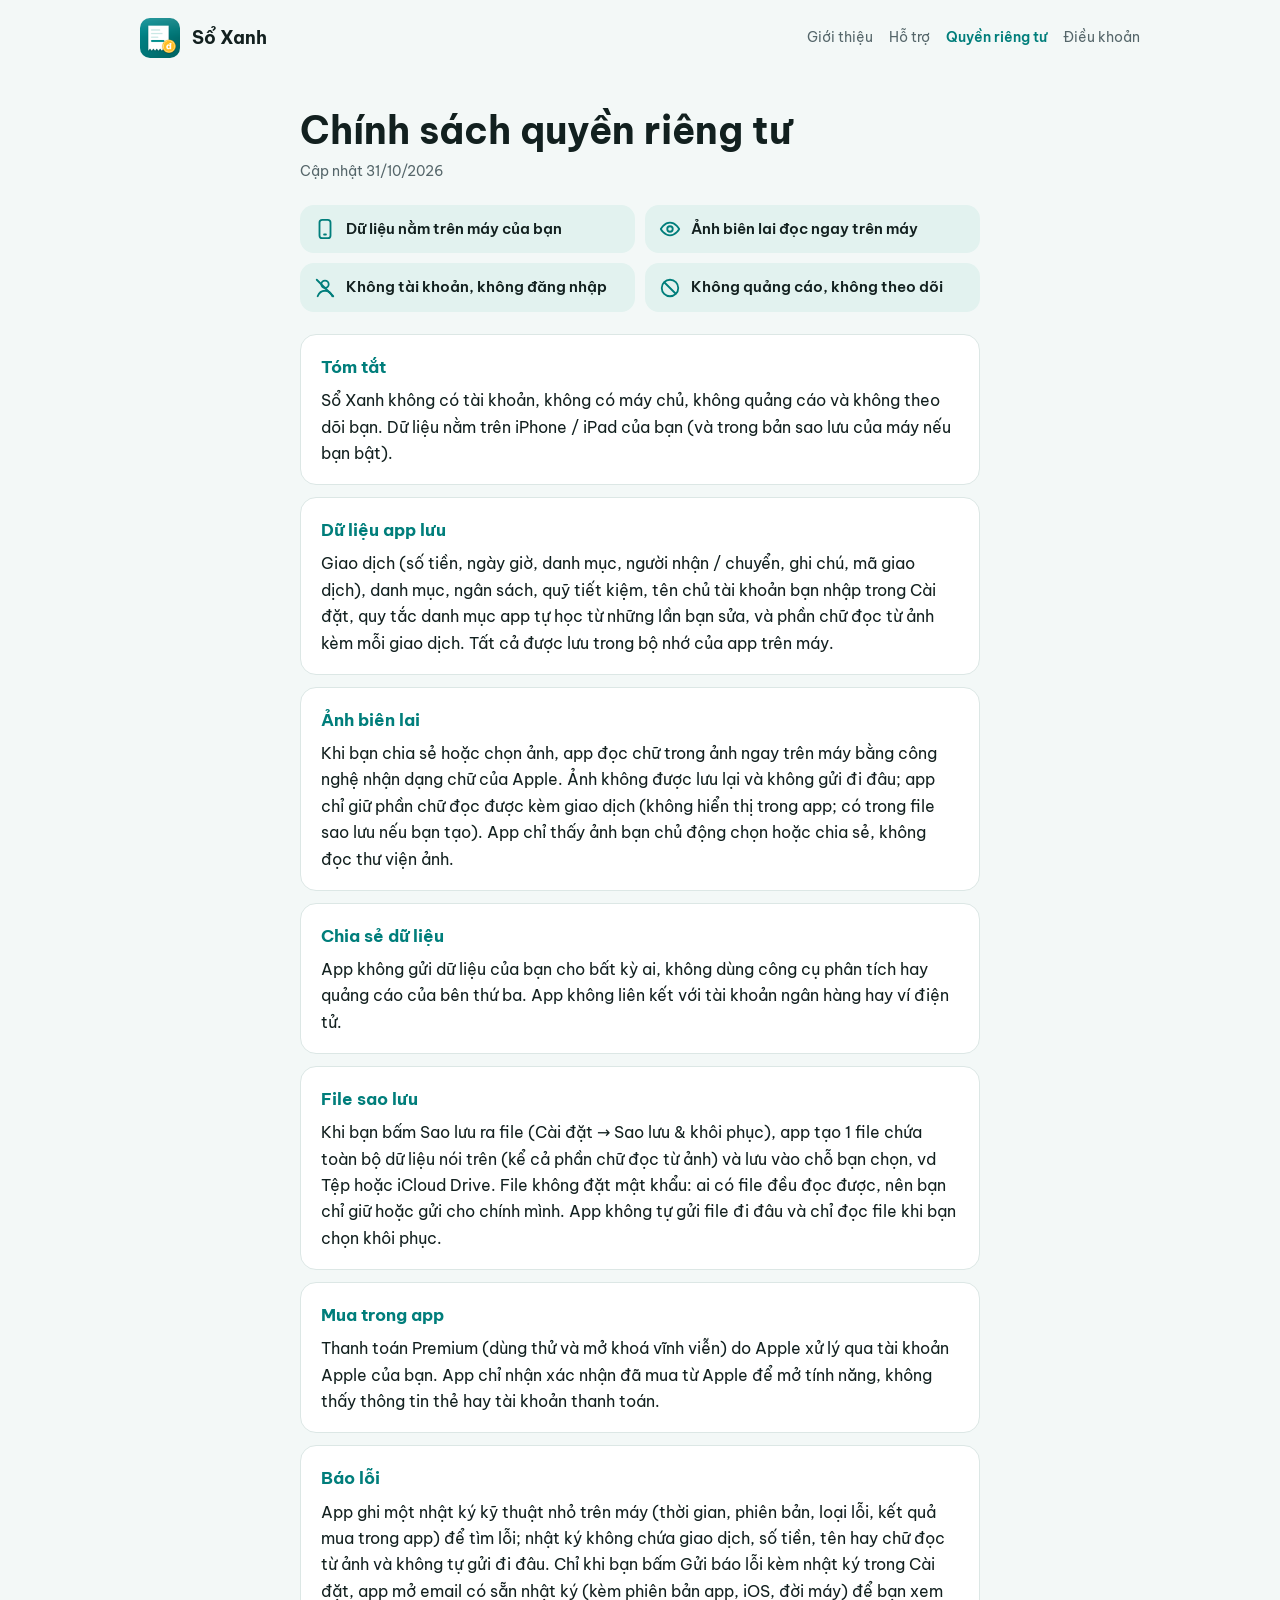
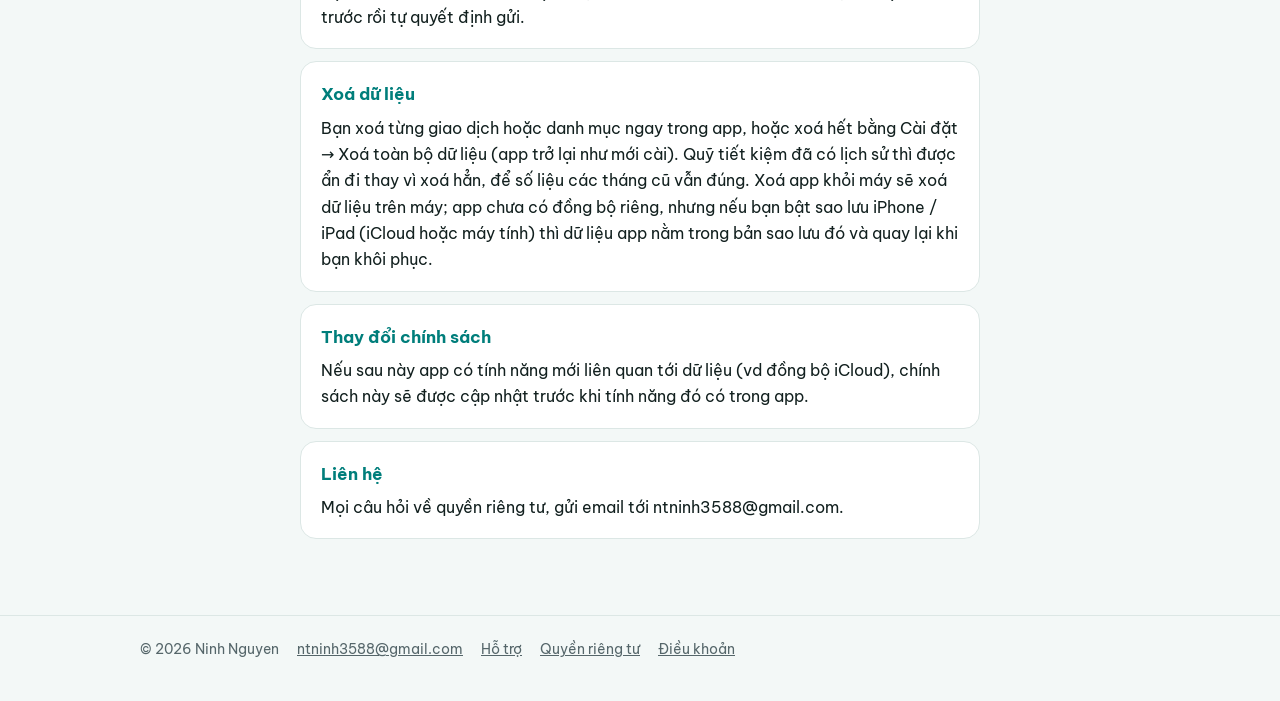
==== commit 4f9af39c: "Cập nhật theo giao diện mới: ảnh, video, Tổng kết tháng, câu hỏi mới; chính sách 31/10/2026" ====
--- a/privacy.html
+++ b/privacy.html
@@ -13,12 +13,12 @@
 </head>
 <body>
 <header class="wrap top"><img src="icon.png" alt=""><a class="brand" href="index.html">Sổ Xanh</a><nav><a href="index.html">Giới thiệu</a><a href="support.html">Hỗ trợ</a><a href="privacy.html" aria-current="page">Quyền riêng tư</a><a href="terms.html">Điều khoản</a></nav></header>
-<main class="wrap narrow page"><h1>Chính sách quyền riêng tư</h1><p class="updated">Cập nhật 30/10/2026</p><div class="summary"><div><svg class="i" viewBox="0 0 24 24" fill="none" stroke="currentColor" stroke-width="2" stroke-linecap="round" stroke-linejoin="round" aria-hidden="true"><rect x="6" y="2" width="12" height="20" rx="3"/><path d="M11 18h2"/></svg>Dữ liệu nằm trên máy của bạn</div><div><svg class="i" viewBox="0 0 24 24" fill="none" stroke="currentColor" stroke-width="2" stroke-linecap="round" stroke-linejoin="round" aria-hidden="true"><path d="M2 12s3.5-7 10-7 10 7 10 7-3.5 7-10 7S2 12 2 12z"/><circle cx="12" cy="12" r="3"/></svg>Ảnh biên lai đọc ngay trên máy</div><div><svg class="i" viewBox="0 0 24 24" fill="none" stroke="currentColor" stroke-width="2" stroke-linecap="round" stroke-linejoin="round" aria-hidden="true"><circle cx="12" cy="8" r="4"/><path d="M4 21c1.5-4 4.5-6 8-6s6.5 2 8 6"/><path d="M3 3l18 18"/></svg>Không tài khoản, không đăng nhập</div><div><svg class="i" viewBox="0 0 24 24" fill="none" stroke="currentColor" stroke-width="2" stroke-linecap="round" stroke-linejoin="round" aria-hidden="true"><circle cx="12" cy="12" r="9"/><path d="M6 6l12 12"/></svg>Không quảng cáo, không theo dõi</div></div>
+<main class="wrap narrow page"><h1>Chính sách quyền riêng tư</h1><p class="updated">Cập nhật 31/10/2026</p><div class="summary"><div><svg class="i" viewBox="0 0 24 24" fill="none" stroke="currentColor" stroke-width="2" stroke-linecap="round" stroke-linejoin="round" aria-hidden="true"><rect x="6" y="2" width="12" height="20" rx="3"/><path d="M11 18h2"/></svg>Dữ liệu nằm trên máy của bạn</div><div><svg class="i" viewBox="0 0 24 24" fill="none" stroke="currentColor" stroke-width="2" stroke-linecap="round" stroke-linejoin="round" aria-hidden="true"><path d="M2 12s3.5-7 10-7 10 7 10 7-3.5 7-10 7S2 12 2 12z"/><circle cx="12" cy="12" r="3"/></svg>Ảnh biên lai đọc ngay trên máy</div><div><svg class="i" viewBox="0 0 24 24" fill="none" stroke="currentColor" stroke-width="2" stroke-linecap="round" stroke-linejoin="round" aria-hidden="true"><circle cx="12" cy="8" r="4"/><path d="M4 21c1.5-4 4.5-6 8-6s6.5 2 8 6"/><path d="M3 3l18 18"/></svg>Không tài khoản, không đăng nhập</div><div><svg class="i" viewBox="0 0 24 24" fill="none" stroke="currentColor" stroke-width="2" stroke-linecap="round" stroke-linejoin="round" aria-hidden="true"><circle cx="12" cy="12" r="9"/><path d="M6 6l12 12"/></svg>Không quảng cáo, không theo dõi</div></div>
 <section class="card"><h2>Tóm tắt</h2><p>Sổ Xanh không có tài khoản, không có máy chủ, không quảng cáo và không theo dõi bạn. Dữ liệu nằm trên iPhone / iPad của bạn (và trong bản sao lưu của máy nếu bạn bật).</p></section>
 <section class="card"><h2>Dữ liệu app lưu</h2><p>Giao dịch (số tiền, ngày giờ, danh mục, người nhận / chuyển, ghi chú, mã giao dịch), danh mục, ngân sách, quỹ tiết kiệm, tên chủ tài khoản bạn nhập trong Cài đặt, quy tắc danh mục app tự học từ những lần bạn sửa, và phần chữ đọc từ ảnh kèm mỗi giao dịch. Tất cả được lưu trong bộ nhớ của app trên máy.</p></section>
 <section class="card"><h2>Ảnh biên lai</h2><p>Khi bạn chia sẻ hoặc chọn ảnh, app đọc chữ trong ảnh ngay trên máy bằng công nghệ nhận dạng chữ của Apple. Ảnh không được lưu lại và không gửi đi đâu; app chỉ giữ phần chữ đọc được kèm giao dịch (không hiển thị trong app; có trong file sao lưu nếu bạn tạo). App chỉ thấy ảnh bạn chủ động chọn hoặc chia sẻ, không đọc thư viện ảnh.</p></section>
 <section class="card"><h2>Chia sẻ dữ liệu</h2><p>App không gửi dữ liệu của bạn cho bất kỳ ai, không dùng công cụ phân tích hay quảng cáo của bên thứ ba. App không liên kết với tài khoản ngân hàng hay ví điện tử.</p></section>
-<section class="card"><h2>File sao lưu</h2><p>Khi bạn bấm Sao lưu dữ liệu trong Cài đặt, app tạo 1 file chứa toàn bộ dữ liệu nói trên (kể cả phần chữ đọc từ ảnh) và lưu vào chỗ bạn chọn, vd Tệp hoặc iCloud Drive. File không đặt mật khẩu: ai có file đều đọc được, nên bạn chỉ giữ hoặc gửi cho chính mình. App không tự gửi file đi đâu và chỉ đọc file khi bạn chọn khôi phục.</p></section>
+<section class="card"><h2>File sao lưu</h2><p>Khi bạn bấm Sao lưu ra file (Cài đặt → Sao lưu &amp; khôi phục), app tạo 1 file chứa toàn bộ dữ liệu nói trên (kể cả phần chữ đọc từ ảnh) và lưu vào chỗ bạn chọn, vd Tệp hoặc iCloud Drive. File không đặt mật khẩu: ai có file đều đọc được, nên bạn chỉ giữ hoặc gửi cho chính mình. App không tự gửi file đi đâu và chỉ đọc file khi bạn chọn khôi phục.</p></section>
 <section class="card"><h2>Mua trong app</h2><p>Thanh toán Premium (dùng thử và mở khoá vĩnh viễn) do Apple xử lý qua tài khoản Apple của bạn. App chỉ nhận xác nhận đã mua từ Apple để mở tính năng, không thấy thông tin thẻ hay tài khoản thanh toán.</p></section>
 <section class="card"><h2>Báo lỗi</h2><p>App ghi một nhật ký kỹ thuật nhỏ trên máy (thời gian, phiên bản, loại lỗi, kết quả mua trong app) để tìm lỗi; nhật ký không chứa giao dịch, số tiền, tên hay chữ đọc từ ảnh và không tự gửi đi đâu. Chỉ khi bạn bấm Gửi báo lỗi kèm nhật ký trong Cài đặt, app mở email có sẵn nhật ký (kèm phiên bản app, iOS, đời máy) để bạn xem trước rồi tự quyết định gửi.</p></section>
 <section class="card"><h2>Xoá dữ liệu</h2><p>Bạn xoá từng giao dịch hoặc danh mục ngay trong app, hoặc xoá hết bằng Cài đặt → Xoá toàn bộ dữ liệu (app trở lại như mới cài). Quỹ tiết kiệm đã có lịch sử thì được ẩn đi thay vì xoá hẳn, để số liệu các tháng cũ vẫn đúng. Xoá app khỏi máy sẽ xoá dữ liệu trên máy; app chưa có đồng bộ riêng, nhưng nếu bạn bật sao lưu iPhone / iPad (iCloud hoặc máy tính) thì dữ liệu app nằm trong bản sao lưu đó và quay lại khi bạn khôi phục.</p></section>
